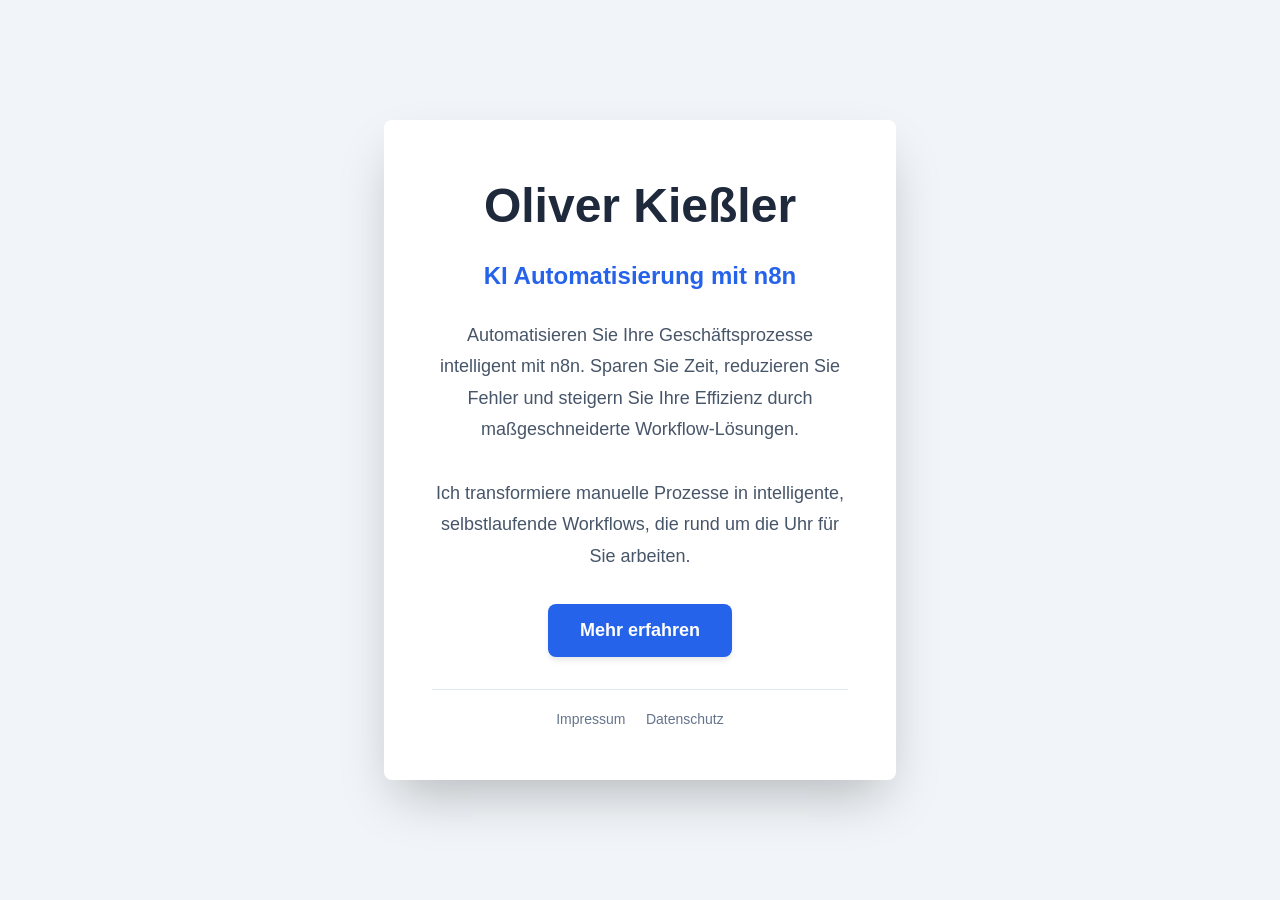
==== index.html @ d82c46c6 "Fix" ====
<!DOCTYPE html>
<html lang="de">
<head>
    <meta charset="UTF-8">
    <meta name="viewport" content="width=device-width, initial-scale=1.0">

    <!-- SEO Meta Tags -->
    <title>KI Automatisierung mit n8n - Oliver Kießler</title>
    <meta name="description" content="Automatisieren Sie Ihre Geschäftsprozesse intelligent mit n8n. KI-Integration, Workflow-Entwicklung und Prozessautomatisierung für Ihr Unternehmen.">
    <meta name="keywords" content="KI Agentur Köln, KI Automatisierung, n8n, Automatisierung, Oliver Kießler, Fullstack Entwickler Köln">
    <meta name="author" content="Oliver Kießler">
    <meta name="robots" content="index, follow">

    <!-- Open Graph / Facebook -->
    <meta property="og:type" content="website">
    <meta property="og:url" content="https://ki-automatisierer.com/">
    <meta property="og:title" content="KI Automatisierung mit n8n - Oliver Kießler">
    <meta property="og:description" content="Automatisieren Sie Ihre Geschäftsprozesse intelligent mit n8n. KI-Integration, Workflow-Entwicklung und Prozessautomatisierung für Ihr Unternehmen.">
    <meta property="og:locale" content="de_DE">
    <meta property="og:site_name" content="KI Automatisierer" />

    <!-- Twitter Card -->
    <meta name="twitter:card" content="summary">
    <meta name="twitter:url" content="https://ki-automatisierer.com/">
    <meta name="twitter:title" content="KI Automatisierung mit n8n - Oliver Kießler">
    <meta name="twitter:description" content="Automatisieren Sie Ihre Geschäftsprozesse intelligent mit n8n. KI-Integration, Workflow-Entwicklung und Prozessautomatisierung für Ihr Unternehmen."

    <!-- Canonical URL -->
    <link rel="canonical" href="https://ki-automatisierer.com/">

    <!-- Language -->
    <link rel="alternate" hreflang="de" href="https://ki-automatisierer.com/">

    <link rel="icon" href=https://ki-automatisierer.com/favicon2.ico" type="image/x-icon">

    <!-- Theme Color -->
    <meta name="theme-color" content="#2563eb">
    <style>
        * {
            margin: 0;
            padding: 0;
            box-sizing: border-box;
        }

        body {
            font-family: -apple-system, BlinkMacSystemFont, 'Segoe UI', Roboto, Oxygen, Ubuntu, Cantarell, sans-serif;
            background-color: #f1f5f9;
            display: flex;
            align-items: center;
            justify-content: center;
            min-height: 100vh;
            padding: 1.5rem;
            line-height: 1.6;
        }

        .container {
            background: white;
            box-shadow: 0 25px 50px -12px rgba(0, 0, 0, 0.25);
            border-radius: 0.5rem;
            padding: 2rem;
            max-width: 32rem;
            width: 100%;
            text-align: center;
        }

        h1 {
            font-size: 2.5rem;
            font-weight: 700;
            color: #1e293b;
            margin-bottom: 0.75rem;
        }

        h2 {
            font-size: 1.25rem;
            font-weight: 600;
            color: #2563eb;
            margin-bottom: 1.5rem;
        }

        p {
            color: #475569;
            margin-bottom: 2rem;
            font-size: 1rem;
            line-height: 1.75;
        }

        .btn {
            display: inline-block;
            background-color: #2563eb;
            color: white;
            font-weight: 600;
            padding: 0.75rem 2rem;
            border-radius: 0.5rem;
            text-decoration: none;
            font-size: 1.125rem;
            box-shadow: 0 4px 6px -1px rgba(0, 0, 0, 0.1);
            transition: all 0.2s ease;
        }

        .btn:hover {
            background-color: #1d4ed8;
            box-shadow: 0 10px 15px -3px rgba(0, 0, 0, 0.1);
            transform: translateY(-1px);
        }

        .btn:focus {
            outline: 2px solid #3b82f6;
            outline-offset: 2px;
        }

        .footer {
            margin-top: 2rem;
            padding-top: 1rem;
            border-top: 1px solid #e2e8f0;
        }

        .footer a {
            color: #64748b;
            text-decoration: none;
            font-size: 0.875rem;
            margin: 0 0.5rem;
        }

        .footer a:hover {
            color: #2563eb;
        }

        @media (min-width: 768px) {
            .container {
                padding: 3rem;
            }

            h1 {
                font-size: 3rem;
            }

            h2 {
                font-size: 1.5rem;
            }

            p {
                font-size: 1.125rem;
            }
        }
    </style>
</head>
<body>
    <div class="container" itemscope itemtype="https://schema.org/Person">
        <h1 itemprop="name">Oliver Kießler</h1>

        <h2>KI Automatisierung mit n8n</h2>

        <p itemprop="description">
            Automatisieren Sie Ihre Geschäftsprozesse intelligent mit n8n. Sparen Sie Zeit, reduzieren Sie Fehler und steigern Sie Ihre Effizienz durch maßgeschneiderte Workflow-Lösungen.
        </p>

        <p>
            Ich transformiere manuelle Prozesse in intelligente, selbstlaufende Workflows, die rund um die Uhr für Sie arbeiten.
        </p>

        <a href="https://ki-automatisierer-koeln.de"
           target="_blank"
           rel="me"
           class="btn"
           itemprop="url">
            Mehr erfahren
        </a>
        <div class="footer">
            <a href="impressum.html">Impressum</a>
            <a href="datenschutz.html">Datenschutz</a>
        </div>
    </div>
</body>
</html>
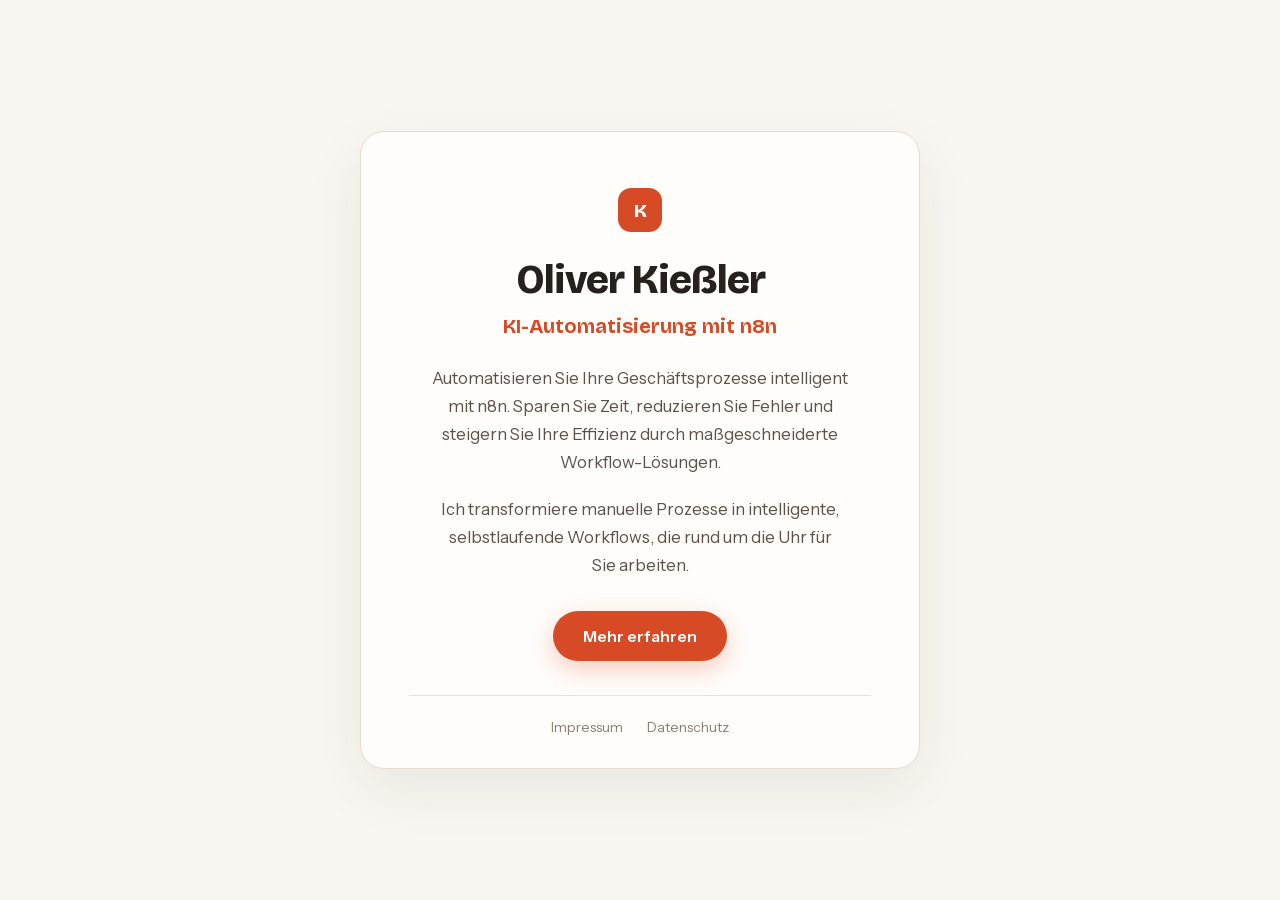
==== commit 810f4a21: "Apply website redesign - Replace index.html with new design (Bricolage Grotesque + Instrument Sans f" ====
--- a/index.html
+++ b/index.html
@@ -1,174 +1,128 @@
 <!DOCTYPE html>
 <html lang="de">
 <head>
-    <meta charset="UTF-8">
-    <meta name="viewport" content="width=device-width, initial-scale=1.0">
-
-    <!-- SEO Meta Tags -->
-    <title>KI Automatisierung mit n8n - Oliver Kießler</title>
-    <meta name="description" content="Automatisieren Sie Ihre Geschäftsprozesse intelligent mit n8n. KI-Integration, Workflow-Entwicklung und Prozessautomatisierung für Ihr Unternehmen.">
-    <meta name="keywords" content="KI Agentur Köln, KI Automatisierung, n8n, Automatisierung, Oliver Kießler, Fullstack Entwickler Köln">
-    <meta name="author" content="Oliver Kießler">
-    <meta name="robots" content="index, follow">
-
-    <!-- Open Graph / Facebook -->
-    <meta property="og:type" content="website">
-    <meta property="og:url" content="https://ki-automatisierer.com/">
-    <meta property="og:title" content="KI Automatisierung mit n8n - Oliver Kießler">
-    <meta property="og:description" content="Automatisieren Sie Ihre Geschäftsprozesse intelligent mit n8n. KI-Integration, Workflow-Entwicklung und Prozessautomatisierung für Ihr Unternehmen.">
-    <meta property="og:locale" content="de_DE">
-    <meta property="og:site_name" content="KI Automatisierer" />
-
-    <!-- Twitter Card -->
-    <meta name="twitter:card" content="summary">
-    <meta name="twitter:url" content="https://ki-automatisierer.com/">
-    <meta name="twitter:title" content="KI Automatisierung mit n8n - Oliver Kießler">
-    <meta name="twitter:description" content="Automatisieren Sie Ihre Geschäftsprozesse intelligent mit n8n. KI-Integration, Workflow-Entwicklung und Prozessautomatisierung für Ihr Unternehmen."
-
-    <!-- Canonical URL -->
-    <link rel="canonical" href="https://ki-automatisierer.com/">
-
-    <!-- Language -->
-    <link rel="alternate" hreflang="de" href="https://ki-automatisierer.com/">
-
-    <link rel="icon" href=https://ki-automatisierer.com/favicon2.ico" type="image/x-icon">
-
-    <!-- Theme Color -->
-    <meta name="theme-color" content="#2563eb">
-    <style>
-        * {
-            margin: 0;
-            padding: 0;
-            box-sizing: border-box;
-        }
-
-        body {
-            font-family: -apple-system, BlinkMacSystemFont, 'Segoe UI', Roboto, Oxygen, Ubuntu, Cantarell, sans-serif;
-            background-color: #f1f5f9;
-            display: flex;
-            align-items: center;
-            justify-content: center;
-            min-height: 100vh;
-            padding: 1.5rem;
-            line-height: 1.6;
-        }
-
-        .container {
-            background: white;
-            box-shadow: 0 25px 50px -12px rgba(0, 0, 0, 0.25);
-            border-radius: 0.5rem;
-            padding: 2rem;
-            max-width: 32rem;
-            width: 100%;
-            text-align: center;
-        }
-
-        h1 {
-            font-size: 2.5rem;
-            font-weight: 700;
-            color: #1e293b;
-            margin-bottom: 0.75rem;
-        }
-
-        h2 {
-            font-size: 1.25rem;
-            font-weight: 600;
-            color: #2563eb;
-            margin-bottom: 1.5rem;
-        }
-
-        p {
-            color: #475569;
-            margin-bottom: 2rem;
-            font-size: 1rem;
-            line-height: 1.75;
-        }
-
-        .btn {
-            display: inline-block;
-            background-color: #2563eb;
-            color: white;
-            font-weight: 600;
-            padding: 0.75rem 2rem;
-            border-radius: 0.5rem;
-            text-decoration: none;
-            font-size: 1.125rem;
-            box-shadow: 0 4px 6px -1px rgba(0, 0, 0, 0.1);
-            transition: all 0.2s ease;
-        }
-
-        .btn:hover {
-            background-color: #1d4ed8;
-            box-shadow: 0 10px 15px -3px rgba(0, 0, 0, 0.1);
-            transform: translateY(-1px);
-        }
-
-        .btn:focus {
-            outline: 2px solid #3b82f6;
-            outline-offset: 2px;
-        }
-
-        .footer {
-            margin-top: 2rem;
-            padding-top: 1rem;
-            border-top: 1px solid #e2e8f0;
-        }
-
-        .footer a {
-            color: #64748b;
-            text-decoration: none;
-            font-size: 0.875rem;
-            margin: 0 0.5rem;
-        }
-
-        .footer a:hover {
-            color: #2563eb;
-        }
-
-        @media (min-width: 768px) {
-            .container {
-                padding: 3rem;
-            }
-
-            h1 {
-                font-size: 3rem;
-            }
-
-            h2 {
-                font-size: 1.5rem;
-            }
-
-            p {
-                font-size: 1.125rem;
-            }
-        }
-    </style>
+<meta charset="utf-8">
+<meta name="viewport" content="width=device-width, initial-scale=1">
+<title>Oliver Kießler — KI-Automatisierung mit n8n</title>
+<meta name="description" content="Automatisieren Sie Ihre Geschäftsprozesse intelligent mit n8n. Maßgeschneiderte Workflow-Lösungen von Oliver Kießler.">
+<link rel="icon" href="favicon.ico" sizes="32x32">
+<link rel="apple-touch-icon" href="apple-touch-icon.png">
+<style>
+@font-face {
+  font-family: 'Bricolage Grotesque';
+  font-style: normal;
+  font-weight: 200 800;
+  font-stretch: 100%;
+  font-display: swap;
+  src: url("fonts/bricolage-grotesque-latin.woff2") format('woff2');
+}
+@font-face {
+  font-family: 'Instrument Sans';
+  font-style: normal;
+  font-weight: 400 700;
+  font-display: swap;
+  src: url("fonts/instrument-sans-latin.woff2") format('woff2');
+}
+* { box-sizing: border-box; }
+html, body { margin: 0; padding: 0; }
+body {
+  font-family: 'Instrument Sans', sans-serif;
+  color: #26211D;
+  background: #FAF6F1;
+  min-height: 100vh;
+  display: grid;
+  place-items: center;
+  padding: 24px;
+}
+a { color: #D64A26; text-decoration: none; }
+a:hover { color: #A83A1E; }
+.card {
+  background: #FFFDFA;
+  border: 1px solid #E7DCD2;
+  border-radius: 24px;
+  box-shadow: 0 20px 60px rgba(38, 33, 29, 0.08);
+  max-width: 560px;
+  width: 100%;
+  padding: 56px 48px 32px;
+  text-align: center;
+}
+.brand-mark {
+  width: 44px;
+  height: 44px;
+  border-radius: 13px;
+  background: #D64A26;
+  display: grid;
+  place-items: center;
+  color: #FFF;
+  font-family: 'Bricolage Grotesque', sans-serif;
+  font-weight: 800;
+  font-size: 19px;
+  margin: 0 auto 24px;
+}
+h1 {
+  font-family: 'Bricolage Grotesque', sans-serif;
+  font-weight: 800;
+  font-size: 40px;
+  letter-spacing: -0.025em;
+  margin: 0 0 10px;
+}
+.subtitle {
+  font-family: 'Bricolage Grotesque', sans-serif;
+  font-weight: 700;
+  font-size: 20px;
+  color: #D64A26;
+  margin: 0 0 26px;
+}
+.card p.copy {
+  font-size: 16.5px;
+  line-height: 1.7;
+  color: #5C5148;
+  margin: 0 0 18px;
+  text-wrap: pretty;
+}
+.btn {
+  display: inline-block;
+  background: #D64A26;
+  color: #FFF;
+  padding: 15px 30px;
+  border-radius: 999px;
+  font-weight: 600;
+  font-size: 16px;
+  box-shadow: 0 8px 24px rgba(214, 74, 38, 0.28);
+  margin: 14px 0 34px;
+  transition: transform 0.15s ease, background 0.15s ease;
+}
+.btn:hover { background: #A83A1E; color: #FFF; transform: translateY(-1px); }
+.card-footer {
+  border-top: 1px solid #EBE1D7;
+  padding-top: 22px;
+  display: flex;
+  justify-content: center;
+  gap: 24px;
+  font-size: 14px;
+}
+.card-footer a { color: #8A7D71; }
+.card-footer a:hover { color: #26211D; }
+@media (max-width: 480px) {
+  .card { padding: 44px 28px 28px; }
+  h1 { font-size: 32px; }
+}
+</style>
 </head>
 <body>
-    <div class="container" itemscope itemtype="https://schema.org/Person">
-        <h1 itemprop="name">Oliver Kießler</h1>
 
-        <h2>KI Automatisierung mit n8n</h2>
+<main class="card">
+  <div class="brand-mark">K</div>
+  <h1>Oliver Kießler</h1>
+  <p class="subtitle">KI-Automatisierung mit n8n</p>
+  <p class="copy">Automatisieren Sie Ihre Geschäftsprozesse intelligent mit n8n. Sparen Sie Zeit, reduzieren Sie Fehler und steigern Sie Ihre Effizienz durch maßgeschneiderte Workflow-Lösungen.</p>
+  <p class="copy">Ich transformiere manuelle Prozesse in intelligente, selbstlaufende Workflows, die rund um die Uhr für Sie arbeiten.</p>
+  <a class="btn" href="https://ki-automatisierer-koeln.de">Mehr erfahren</a>
+  <div class="card-footer">
+    <a href="impressum.html">Impressum</a>
+    <a href="datenschutz.html">Datenschutz</a>
+  </div>
+</main>
 
-        <p itemprop="description">
-            Automatisieren Sie Ihre Geschäftsprozesse intelligent mit n8n. Sparen Sie Zeit, reduzieren Sie Fehler und steigern Sie Ihre Effizienz durch maßgeschneiderte Workflow-Lösungen.
-        </p>
-
-        <p>
-            Ich transformiere manuelle Prozesse in intelligente, selbstlaufende Workflows, die rund um die Uhr für Sie arbeiten.
-        </p>
-
-        <a href="https://ki-automatisierer-koeln.de"
-           target="_blank"
-           rel="me"
-           class="btn"
-           itemprop="url">
-            Mehr erfahren
-        </a>
-        <div class="footer">
-            <a href="impressum.html">Impressum</a>
-            <a href="datenschutz.html">Datenschutz</a>
-        </div>
-    </div>
 </body>
-</html>+</html>
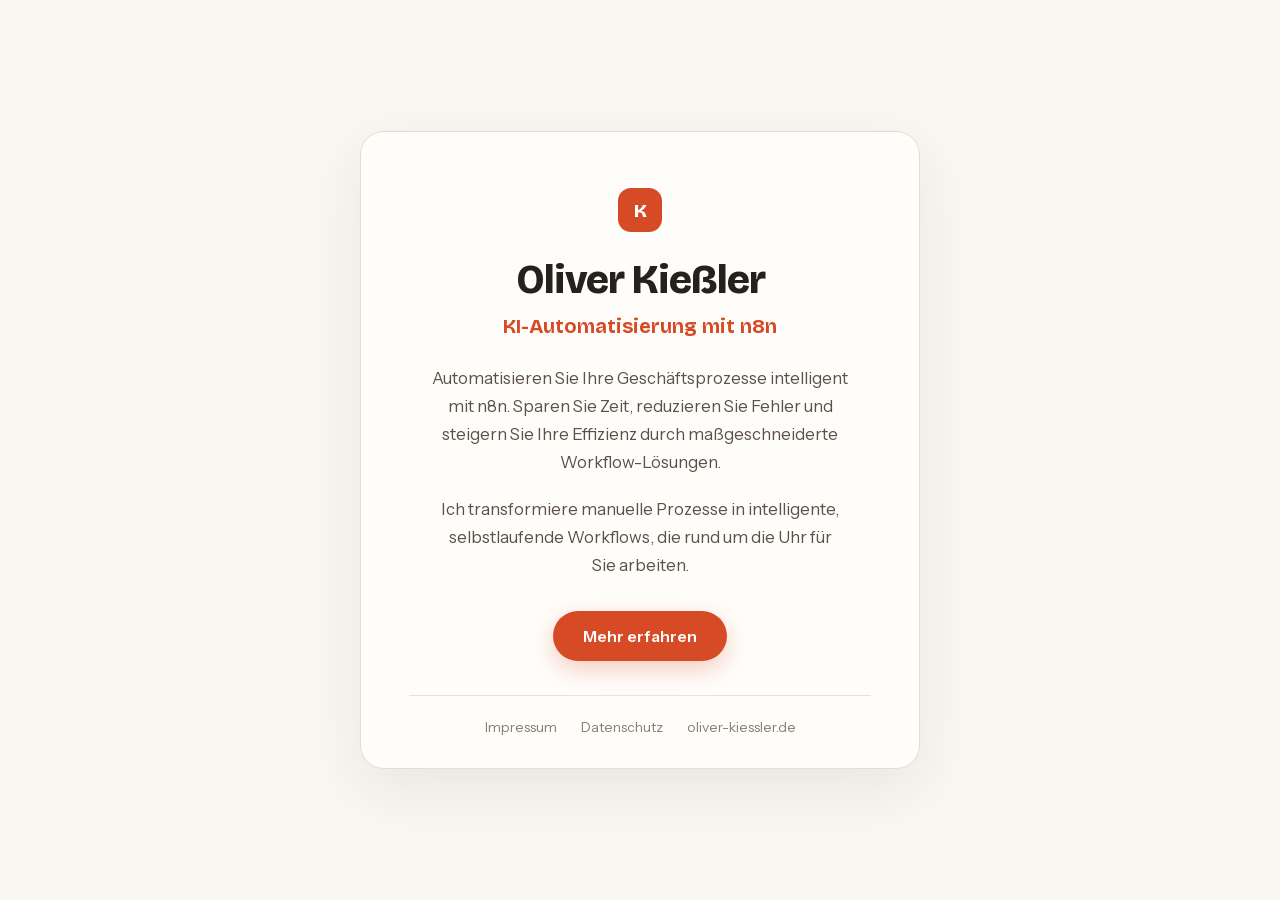
==== commit d575c2db: "Add .nojekyll for GitHub Pages" ====
--- a/index.html
+++ b/index.html
@@ -4,7 +4,7 @@
 <meta charset="utf-8">
 <meta name="viewport" content="width=device-width, initial-scale=1">
 <title>Oliver Kießler — KI-Automatisierung mit n8n</title>
-<meta name="description" content="Automatisieren Sie Ihre Geschäftsprozesse intelligent mit n8n. Maßgeschneiderte Workflow-Lösungen von Oliver Kießler.">
+<meta name="description" content="Automatisieren Sie Ihre Geschäftsprozesse intelligent mit n8n. Maßgeschneiderte Workflow-Lösungen.">
 <link rel="icon" href="favicon.ico" sizes="32x32">
 <link rel="apple-touch-icon" href="apple-touch-icon.png">
 <style>
@@ -117,10 +117,11 @@
   <p class="subtitle">KI-Automatisierung mit n8n</p>
   <p class="copy">Automatisieren Sie Ihre Geschäftsprozesse intelligent mit n8n. Sparen Sie Zeit, reduzieren Sie Fehler und steigern Sie Ihre Effizienz durch maßgeschneiderte Workflow-Lösungen.</p>
   <p class="copy">Ich transformiere manuelle Prozesse in intelligente, selbstlaufende Workflows, die rund um die Uhr für Sie arbeiten.</p>
-  <a class="btn" href="https://ki-automatisierer-koeln.de">Mehr erfahren</a>
+  <a class="btn" href="https://ki-automatisierer-koeln.de" rel="me">Mehr erfahren</a>
   <div class="card-footer">
     <a href="impressum.html">Impressum</a>
     <a href="datenschutz.html">Datenschutz</a>
+    <a href="https://oliver-kiessler.de/de/index.html" rel="me">oliver-kiessler.de</a>
   </div>
 </main>
 
